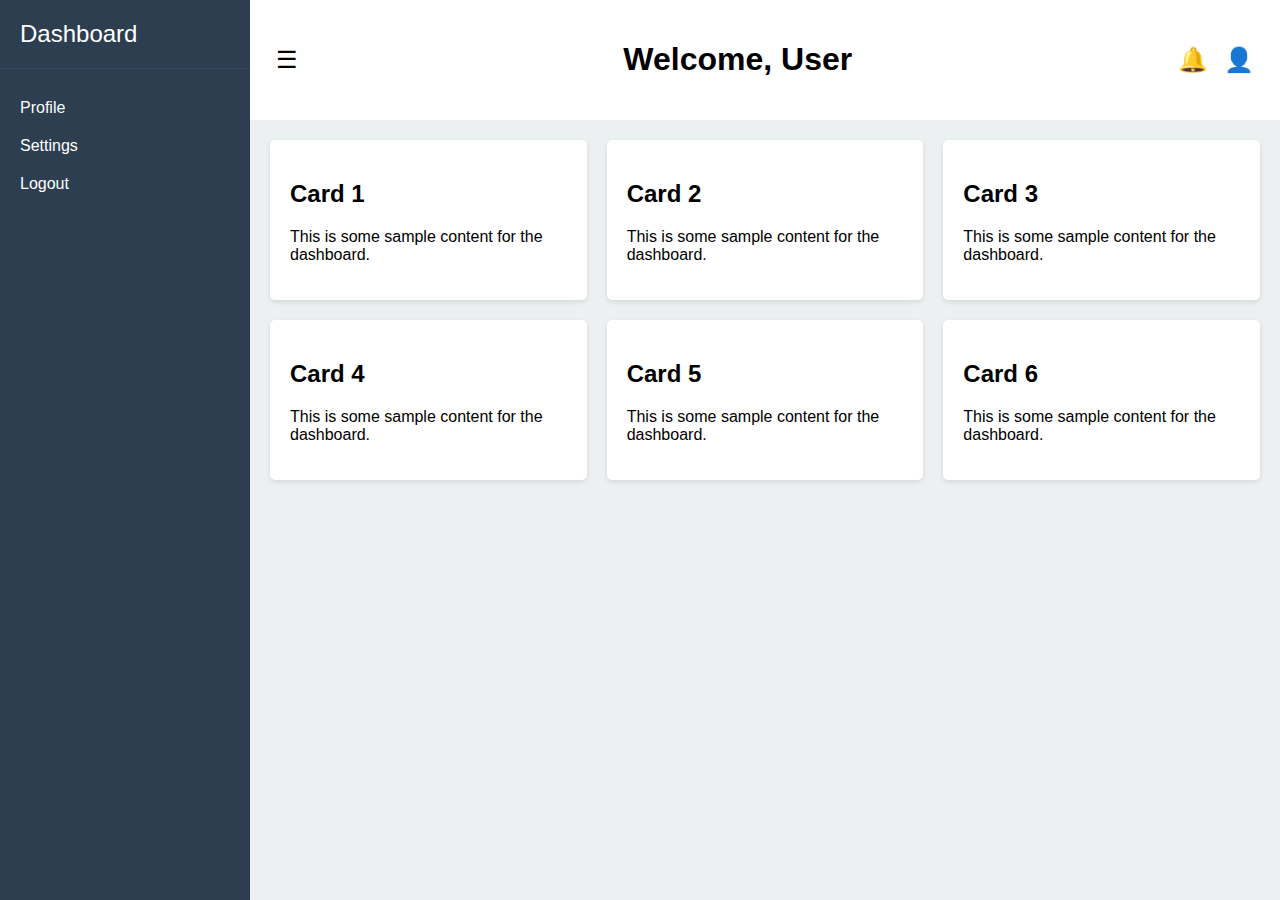
==== dashboard.html @ 3271740c "add dashboard" ====
<!DOCTYPE html>
<html lang="en">
<head>
    <meta charset="UTF-8">
    <meta name="viewport" content="width=device-width, initial-scale=1.0">
    <link rel="stylesheet" href="dashboard.css">
    <title>Dashboard</title>
</head>
<body>
    <div class="dashboard">
        <div class="sidebar" id="sidebar">
            <div class="sidebar-header">Dashboard</div>
            <div class="sidebar-menu">
                <a href="#">Profile</a>
                <a href="#">Settings</a>
                <a href="#">Logout</a>
            </div>
        </div>
        <div class="main-content">
            <header class="header">
                <button class="toggle-btn" id="toggleSidebar">☰</button>
                <h1>Welcome, User</h1>
                <div>
                    <button class="toggle-btn">🔔</button>
                    <button class="toggle-btn">👤</button>
                </div>
            </header>
            <main class="content">
                <div class="card-grid">
                    <div class="card">
                        <h2>Card 1</h2>
                        <p>This is some sample content for the dashboard.</p>
                    </div>
                    <div class="card">
                        <h2>Card 2</h2>
                        <p>This is some sample content for the dashboard.</p>
                    </div>
                    <div class="card">
                        <h2>Card 3</h2>
                        <p>This is some sample content for the dashboard.</p>
                    </div>
                    <div class="card">
                        <h2>Card 4</h2>
                        <p>This is some sample content for the dashboard.</p>
                    </div>
                    <div class="card">
                        <h2>Card 5</h2>
                        <p>This is some sample content for the dashboard.</p>
                    </div>
                    <div class="card">
                        <h2>Card 6</h2>
                        <p>This is some sample content for the dashboard.</p>
                    </div>
                </div>
            </main>
        </div>
    </div>

    <script>
        const sidebar = document.getElementById('sidebar');
        const toggleBtn = document.getElementById('toggleSidebar');

        toggleBtn.addEventListener('click', () => {
            sidebar.classList.toggle('closed');
        });
    </script>
</body>
</html>
---- dashboard.css ----
body, html {
    margin: 0;
    padding: 0;
    font-family: Arial, sans-serif;
    height: 100%;
}
.dashboard {
    display: flex;
    height: 100vh;
}
.sidebar {
    width: 250px;
    background-color: #2c3e50;
    color: white;
    transition: all 0.3s;
    overflow-x: hidden;
}
.sidebar.closed {
    width: 0;
}
.sidebar-header {
    padding: 20px;
    font-size: 1.5em;
    border-bottom: 1px solid #34495e;
}
.sidebar-menu {
    padding: 20px 0;
}
.sidebar-menu a {
    display: block;
    padding: 10px 20px;
    color: white;
    text-decoration: none;
    transition: background-color 0.2s;
}
.sidebar-menu a:hover {
    background-color: #34495e;
}
.main-content {
    flex-grow: 1;
    display: flex;
    flex-direction: column;
    overflow-x: hidden;
}
.header {
    background-color: white;
    padding: 20px;
    box-shadow: 0 2px 5px rgba(0,0,0,0.1);
    display: flex;
    justify-content: space-between;
    align-items: center;
}
.toggle-btn {
    background: none;
    border: none;
    font-size: 1.5em;
    cursor: pointer;
}
.content {
    padding: 20px;
    background-color: #ecf0f1;
    flex-grow: 1;
    overflow-y: auto;
}
.card-grid {
    display: grid;
    grid-template-columns: repeat(auto-fill, minmax(250px, 1fr));
    gap: 20px;
}
.card {
    background-color: white;
    padding: 20px;
    border-radius: 5px;
    box-shadow: 0 2px 5px rgba(0,0,0,0.1);
}
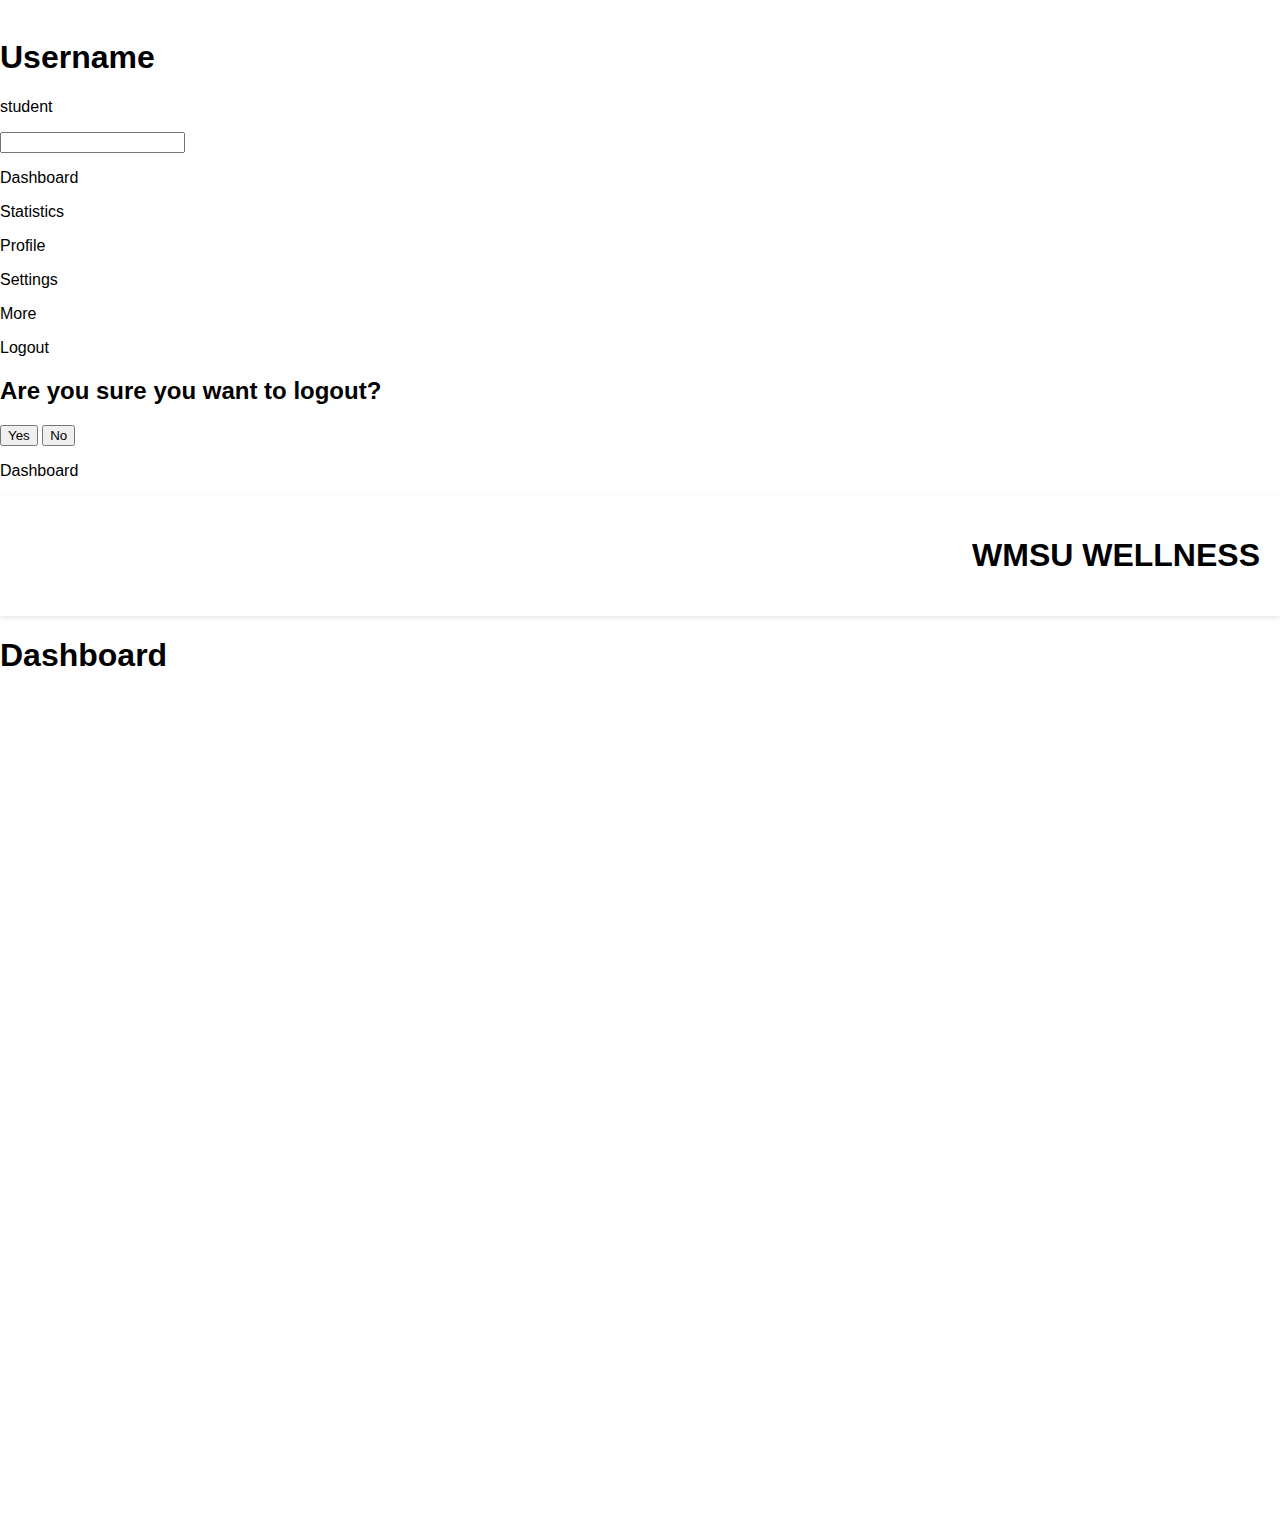
==== commit daf2b579: "lastesttt" ====
--- a/dashboard.html
+++ b/dashboard.html
@@ -4,65 +4,178 @@
     <meta charset="UTF-8">
     <meta name="viewport" content="width=device-width, initial-scale=1.0">
     <link rel="stylesheet" href="dashboard.css">
+    <link rel="stylesheet" href="https://cdnjs.cloudflare.com/ajax/libs/font-awesome/6.5.1/css/all.min.css" integrity="sha512-DTOQO9RWCH3ppGqcWaEA1BIZOC6xxalwEsw9c2QQeAIftl+Vegovlnee1c9QX4TctnWMn13TZye+giMm8e2LwA==" crossorigin="anonymous" referrerpolicy="no-referrer" />
     <title>Dashboard</title>
 </head>
 <body>
-    <div class="dashboard">
-        <div class="sidebar" id="sidebar">
-            <div class="sidebar-header">Dashboard</div>
-            <div class="sidebar-menu">
-                <a href="#">Profile</a>
-                <a href="#">Settings</a>
-                <a href="#">Logout</a>
+    <div class="main-cont">
+        <div class="side-bar-cont">
+            <div class="side-bar">
+                <div class="close-btn" id="close-btn">
+                    <i class="fa-solid fa-angles-right"></i>
+                </div>
+                <div class="account">
+                    <div class="img-cont">
+                        <img src="wmsulogo.png" alt="">
+                    </div>
+                    <div class="account-info" id="acc-info">
+                        <h1>Username</h1> 
+                        <p>student</p> 
+                    </div>
+                </div>
+                <div class="menu">
+                    <div class="menu-navs"style="background-color: var(--first-color-light); cursor: none;">
+                        <div class="menu-icon" >
+                            <i class="fa-solid fa-magnifying-glass"></i>
+                        </div>
+                        <input type="search" class="labels">
+                    </div>
+                    <div class="menu-nav">
+                        <div class="menu-icon">
+                            <i class="fa-solid fa-house"></i>
+                        </div>
+                        <p class="labels">Dashboard</p>
+                    </div>
+                    <div class="menu-nav">
+                        <div class="menu-icon">
+                            <i class="fa-solid fa-chart-simple"></i>
+                        </div>
+                        <p class="labels">Statistics</p>
+                    </div>
+                    <div class="menu-nav">
+                        <div class="menu-icon">
+                            <i class="fa-solid fa-user"></i>
+                        </div>
+                        <p class="labels">Profile</p>
+                    </div>
+                    <div class="menu-nav">
+                        <div class="menu-icon">
+                            <i class="fa-solid fa-gears"></i>
+                        </div>
+                        <p class="labels">Settings</p>
+                    </div>
+                    <div class="menu-nav">
+                        <div class="menu-icon">
+                            <i class="fa-solid fa-circle-info"></i>
+                        </div>
+                        <p class="labels">More</p>
+                    </div>
+                </div>
+                <div class="logout">
+                    <div class="logout-nav" id="logout-btn">
+                        <div class="menu-icon">
+                            <i class="fa-solid fa-right-from-bracket"></i>
+                        </div>
+                        <p class="labels">Logout</p>
+                    </div>
+
+                    <div id="logout-popup" class="popup">
+                        <div class="popup-content">
+                            <h2>Are you sure you want to logout?</h2>
+                            <button id="yes-btn">Yes</button>
+                            <button id="no-btn">No</button>
+                        </div>
+                    </div>
+                    
+                    <div class="menu-nav">
+                        <div class="menu-icon">
+                            <i class="fa-solid fa-house"></i>
+                        </div>
+                        <p class="labels">Dashboard</p>
+                    </div>
+                </div>
             </div>
         </div>
-        <div class="main-content">
-            <header class="header">
-                <button class="toggle-btn" id="toggleSidebar">☰</button>
-                <h1>Welcome, User</h1>
-                <div>
-                    <button class="toggle-btn">🔔</button>
-                    <button class="toggle-btn">👤</button>
-                </div>
-            </header>
-            <main class="content">
-                <div class="card-grid">
-                    <div class="card">
-                        <h2>Card 1</h2>
-                        <p>This is some sample content for the dashboard.</p>
+        <div class="header">
+            <img src="wmsulogo.png" alt="">
+            <h1>WMSU WELLNESS</h1>
+        </div>
+        <div class="dashboard">
+            <h1>Dashboard</h1>
+        </div>
+        <div class="statistics">
+            <h1>statistics</h1>
+        </div>
+        <div class="profile">
+            <div class="container">
+                <h1>Registration Form</h1>
+                <form id="registrationForm">
+                    <div class="form-section">
+                        <div class="demographic">
+                            <h2>Demographic Information</h2>
+                            <label for="birthday">Birthday:</label>
+                            <input type="date" id="birthday" name="birthday" required>
+                            
+                            <label for="gender">Gender:</label>
+                            <select id="gender" name="gender" required>
+                                <option value="Male">Male</option>
+                                <option value="Female">Female</option>
+                                <option value="Other">Other</option>
+                            </select>
+                            
+                            <label for="height">Height (cm):</label>
+                            <input type="number" id="height" name="height" required>
+                            
+                            <label for="weight">Weight (kg):</label>
+                            <input type="number" id="weight" name="weight" required>
+                            
+                            <label for="ethnicity">Ethnicity:</label>
+                            <input type="text" id="ethnicity" name="ethnicity" required>
+                        </div>
+        
+                        <div class="lifestyle">
+                            <h2>Lifestyle Factors</h2>
+                            <label for="activityLevel">Activity Level:</label>
+                            <select id="activityLevel" name="activityLevel" required>
+                                <option value="Sedentary">Sedentary</option>
+                                <option value="Light">Light</option>
+                                <option value="Moderate">Moderate</option>
+                                <option value="Active">Active</option>
+                            </select>
+                            
+                            <label for="foodPreferences">Food Preferences:</label>
+                            <input type="text" id="foodPreferences" name="foodPreferences" required>
+                        </div>
                     </div>
-                    <div class="card">
-                        <h2>Card 2</h2>
-                        <p>This is some sample content for the dashboard.</p>
+        
+                    <div class="form-section">
+                        <div class="health-status">
+                            <h2>Health Status</h2>
+                            <label for="medicalConditions">Medical Conditions:</label>
+                            <input type="text" id="medicalConditions" name="medicalConditions">
+                            
+                            <label for="medications">Medications:</label>
+                            <input type="text" id="medications" name="medications">
+                            
+                            <label for="dietaryRestrictions">Dietary Restrictions:</label>
+                            <input type="text" id="dietaryRestrictions" name="dietaryRestrictions">
+                            
+                            <label for="allergies">Allergies:</label>
+                            <input type="text" id="allergies" name="allergies">
+                        </div>
+        
+                        <div class="goals">
+                            <h2>Goals</h2>
+                            <label for="fitnessGoals">Fitness Goals:</label>
+                            <input type="text" id="fitnessGoals" name="fitnessGoals" required>
+                            
+                            <label for="equipmentAccess">Equipment Access:</label>
+                            <input type="text" id="equipmentAccess" name="equipmentAccess">
+                        </div>
                     </div>
-                    <div class="card">
-                        <h2>Card 3</h2>
-                        <p>This is some sample content for the dashboard.</p>
-                    </div>
-                    <div class="card">
-                        <h2>Card 4</h2>
-                        <p>This is some sample content for the dashboard.</p>
-                    </div>
-                    <div class="card">
-                        <h2>Card 5</h2>
-                        <p>This is some sample content for the dashboard.</p>
-                    </div>
-                    <div class="card">
-                        <h2>Card 6</h2>
-                        <p>This is some sample content for the dashboard.</p>
-                    </div>
-                </div>
-            </main>
+        
+                    <button type="submit">Submit</button>
+                </form>
+            </div>
+        </div>
+        <div class="settings">
+            <h1>settings</h1>
+        </div>
+        <div class="more">
+            <h1>more</h1>
         </div>
     </div>
-
-    <script>
-        const sidebar = document.getElementById('sidebar');
-        const toggleBtn = document.getElementById('toggleSidebar');
-
-        toggleBtn.addEventListener('click', () => {
-            sidebar.classList.toggle('closed');
-        });
-    </script>
+    
+    <script src="dashboard.js"></script>
 </body>
 </html>